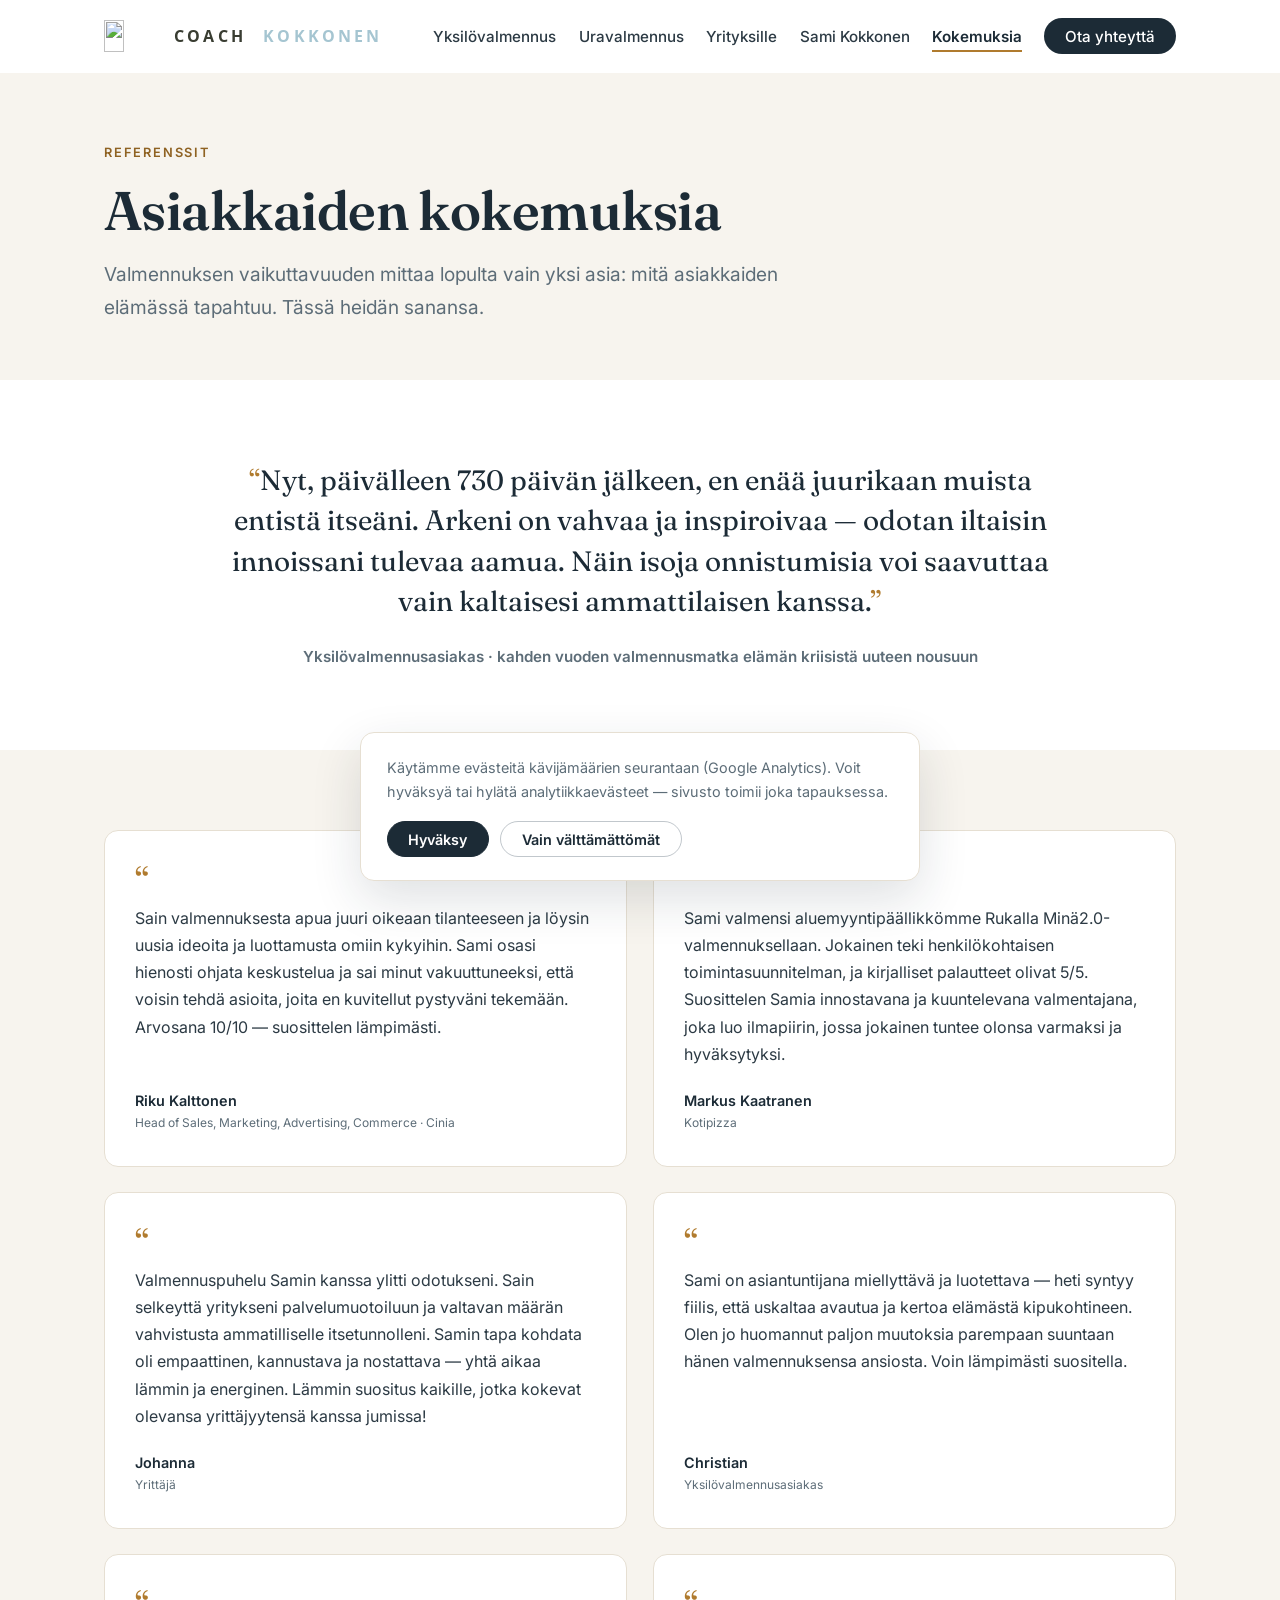
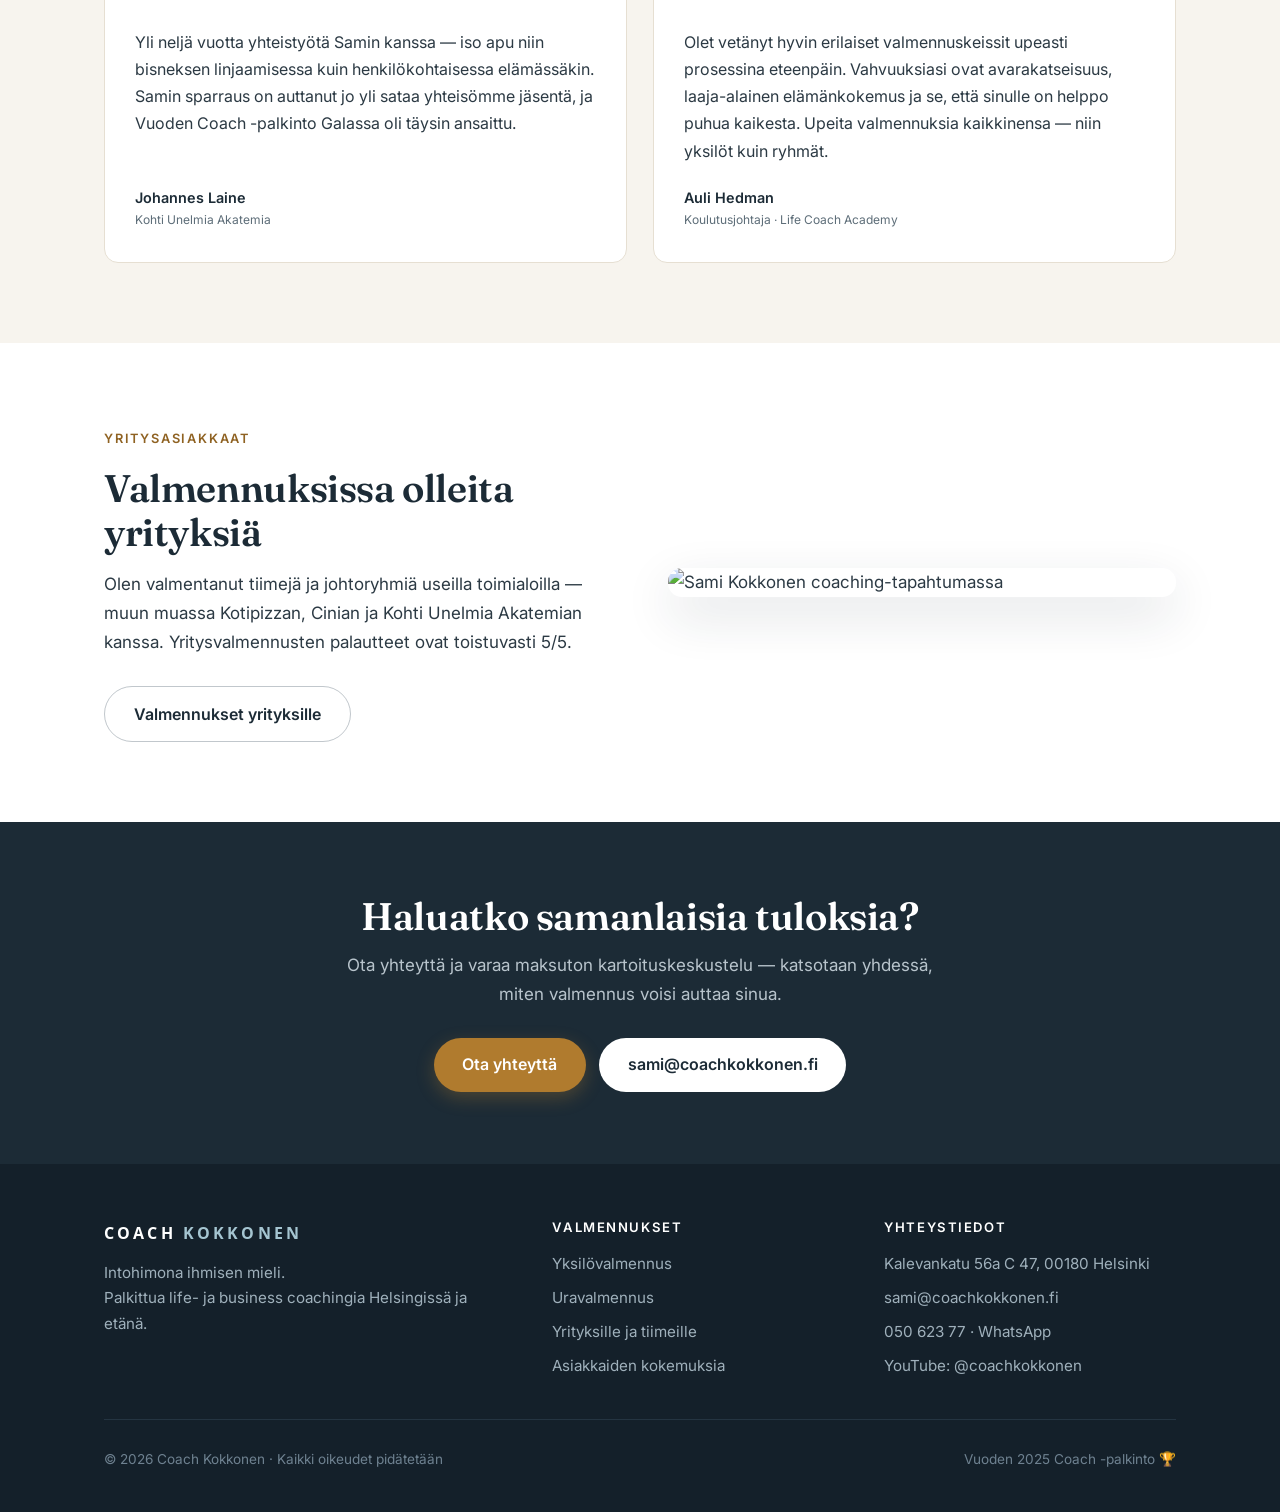
==== referenssit/index.html @ 94dcbd3d "Initial commit: coachkokkonen.fi website" ====
<!DOCTYPE html>
<html lang="fi">
<head>
<meta charset="utf-8">
<meta name="viewport" content="width=device-width,initial-scale=1">
<title>Asiakkaiden kokemuksia | Coach Kokkonen</title>
<meta name="description" content="Lue asiakkaiden kokemuksia Sami Kokkosen valmennuksista: yksilövalmennus, uravalmennus ja yritysvalmennukset. Palautteet toistuvasti 5/5.">
<link rel="canonical" href="https://www.coachkokkonen.fi/referenssit/">
<meta property="og:url" content="https://www.coachkokkonen.fi/referenssit/">
<meta property="og:title" content="Asiakkaiden kokemuksia | Coach Kokkonen">
<meta property="og:type" content="website">
<meta property="og:description" content="Lue asiakkaiden kokemuksia Sami Kokkosen valmennuksista: yksilövalmennus, uravalmennus ja yritysvalmennukset. Palautteet toistuvasti 5/5.">
<meta property="og:site_name" content="coachkokkonen.fi">
<meta property="og:image" content="https://12244a060f.clvaw-cdnwnd.com/14575ef719b008b09313afc50d658e6b/200000005-594c8594c9/700/Sami%20kopio.jpg?ph=12244a060f">
<meta name="robots" content="index,follow">
<link rel="icon" href="https://duyn491kcolsw.cloudfront.net/files/2s/2sd/2sd9d9.ico?ph=12244a060f"><link rel="apple-touch-icon" href="https://duyn491kcolsw.cloudfront.net/files/2s/2sd/2sd9d9.ico?ph=12244a060f">
<link rel="preconnect" href="https://fonts.googleapis.com">
<link rel="preconnect" href="https://fonts.gstatic.com" crossorigin>
<link href="https://fonts.googleapis.com/css2?family=Fraunces:opsz,wght@9..144,500;9..144,600;9..144,700&family=Inter:wght@400;500;600&family=Open+Sans:wght@600;700&display=swap" rel="stylesheet">
<link rel="stylesheet" href="../assets/ck.css">
<script async src="https://www.googletagmanager.com/gtag/js?id=G-5MKNSXK6ZG"></script>
<script>
window.dataLayer = window.dataLayer || [];
function gtag(){dataLayer.push(arguments);}
gtag('consent', 'default', {'ad_storage': 'denied', 'analytics_storage': 'denied', 'ad_user_data': 'denied', 'ad_personalization': 'denied'});
gtag('js', new Date());
gtag('config', 'G-5MKNSXK6ZG');
</script>

</head>
<body>
<header class="site-header">
  <div class="wrap header-inner">
    <a class="brand" href="../index.html"><img src="https://12244a060f.clvaw-cdnwnd.com/14575ef719b008b09313afc50d658e6b/200000030-e6f29e6f2b/450/CK.webp?ph=12244a060f" alt="" width="450" height="241">COACH<span>&nbsp;KOKKONEN</span></a>
    <button class="nav-toggle" aria-label="Valikko" aria-expanded="false"><span></span><span></span><span></span></button>
    <nav class="main-nav" aria-label="Päävalikko">
      <ul>
        <li><a href="../yksilovalmennus/index.html">Yksilövalmennus</a></li><li><a href="../uravalmennus/index.html">Uravalmennus</a></li><li><a href="../yksitysille/index.html">Yrityksille</a></li><li><a href="../samikokkonen/index.html">Sami Kokkonen</a></li><li><a class="active" href="../referenssit/index.html">Kokemuksia</a></li><li><a class="nav-cta" href="../varaus/index.html">Ota yhteyttä</a></li>
      </ul>
    </nav>
  </div>
</header>
<main>
<section class="page-hero">
  <div class="wrap">
    <span class="eyebrow">Referenssit</span>
    <h1>Asiakkaiden kokemuksia</h1>
    <p class="lead">Valmennuksen vaikuttavuuden mittaa lopulta vain yksi asia: mitä asiakkaiden elämässä tapahtuu. Tässä heidän sanansa.</p>
  </div>
</section>

<section class="section">
  <div class="wrap">
    <div class="quote-feature reveal">
      <blockquote>Nyt, päivälleen 730 päivän jälkeen, en enää juurikaan muista entistä itseäni. Arkeni on vahvaa ja inspiroivaa — odotan iltaisin innoissani tulevaa aamua. Näin isoja onnistumisia voi saavuttaa vain kaltaisesi ammattilaisen kanssa.</blockquote>
      <cite>Yksilövalmennusasiakas · kahden vuoden valmennusmatka elämän kriisistä uuteen nousuun</cite>
    </div>
  </div>
</section>

<section class="section section-alt">
  <div class="wrap">
    <div class="quote-grid">
      <div class="quote-card reveal">
        <blockquote>Sain valmennuksesta apua juuri oikeaan tilanteeseen ja löysin uusia ideoita ja luottamusta omiin kykyihin. Sami osasi hienosti ohjata keskustelua ja sai minut vakuuttuneeksi, että voisin tehdä asioita, joita en kuvitellut pystyväni tekemään. Arvosana 10/10 — suosittelen lämpimästi.</blockquote>
        <cite>Riku Kalttonen<small>Head of Sales, Marketing, Advertising, Commerce · Cinia</small></cite>
      </div>
      <div class="quote-card reveal">
        <blockquote>Sami valmensi aluemyyntipäällikkömme Rukalla Minä2.0-valmennuksellaan. Jokainen teki henkilökohtaisen toimintasuunnitelman, ja kirjalliset palautteet olivat 5/5. Suosittelen Samia innostavana ja kuuntelevana valmentajana, joka luo ilmapiirin, jossa jokainen tuntee olonsa varmaksi ja hyväksytyksi.</blockquote>
        <cite>Markus Kaatranen<small>Kotipizza</small></cite>
      </div>
      <div class="quote-card reveal">
        <blockquote>Valmennuspuhelu Samin kanssa ylitti odotukseni. Sain selkeyttä yritykseni palvelumuotoiluun ja valtavan määrän vahvistusta ammatilliselle itsetunnolleni. Samin tapa kohdata oli empaattinen, kannustava ja nostattava — yhtä aikaa lämmin ja energinen. Lämmin suositus kaikille, jotka kokevat olevansa yrittäjyytensä kanssa jumissa!</blockquote>
        <cite>Johanna<small>Yrittäjä</small></cite>
      </div>
      <div class="quote-card reveal">
        <blockquote>Sami on asiantuntijana miellyttävä ja luotettava — heti syntyy fiilis, että uskaltaa avautua ja kertoa elämästä kipukohtineen. Olen jo huomannut paljon muutoksia parempaan suuntaan hänen valmennuksensa ansiosta. Voin lämpimästi suositella.</blockquote>
        <cite>Christian<small>Yksilövalmennusasiakas</small></cite>
      </div>
      <div class="quote-card reveal">
        <blockquote>Yli neljä vuotta yhteistyötä Samin kanssa — iso apu niin bisneksen linjaamisessa kuin henkilökohtaisessa elämässäkin. Samin sparraus on auttanut jo yli sataa yhteisömme jäsentä, ja Vuoden Coach -palkinto Galassa oli täysin ansaittu.</blockquote>
        <cite>Johannes Laine<small>Kohti Unelmia Akatemia</small></cite>
      </div>
      <div class="quote-card reveal">
        <blockquote>Olet vetänyt hyvin erilaiset valmennuskeissit upeasti prosessina eteenpäin. Vahvuuksiasi ovat avarakatseisuus, laaja-alainen elämänkokemus ja se, että sinulle on helppo puhua kaikesta. Upeita valmennuksia kaikkinensa — niin yksilöt kuin ryhmät.</blockquote>
        <cite>Auli Hedman<small>Koulutusjohtaja · Life Coach Academy</small></cite>
      </div>
    </div>
  </div>
</section>

<section class="section">
  <div class="wrap split">
    <div class="reveal">
      <span class="eyebrow">Yritysasiakkaat</span>
      <h2>Valmennuksissa olleita yrityksiä</h2>
      <p>Olen valmentanut tiimejä ja johtoryhmiä useilla toimialoilla — muun muassa Kotipizzan, Cinian ja Kohti Unelmia Akatemian kanssa. Yritysvalmennusten palautteet ovat toistuvasti 5/5.</p>
      <div class="btn-row">
        <a class="btn btn-ghost" href="../yksitysille/index.html">Valmennukset yrityksille</a>
      </div>
    </div>
    <div class="reveal">
      <img src="https://12244a060f.clvaw-cdnwnd.com/14575ef719b008b09313afc50d658e6b/200000026-aaf6baaf6d/700/IMG_8136.webp?ph=12244a060f" alt="Sami Kokkonen coaching-tapahtumassa" loading="lazy">
    </div>
  </div>
</section>

<section class="cta-band">
  <div class="wrap reveal">
    <h2>Haluatko samanlaisia tuloksia?</h2>
    <p>Ota yhteyttä ja varaa maksuton kartoituskeskustelu — katsotaan yhdessä, miten valmennus voisi auttaa sinua.</p>
    <div class="btn-row">
      <a class="btn btn-primary" href="../varaus/index.html">Ota yhteyttä</a>
      <a class="btn btn-light" href="mailto:sami@coachkokkonen.fi">sami@coachkokkonen.fi</a>
    </div>
  </div>
</section>
</main>
<footer class="site-footer">
  <div class="wrap">
    <div class="footer-grid">
      <div>
        <a class="brand" href="../index.html">COACH<span>&nbsp;KOKKONEN</span></a>
        <p>Intohimona ihmisen mieli.<br>Palkittua life- ja business coachingia Helsingissä ja etänä.</p>
      </div>
      <div>
        <h3>Valmennukset</h3>
        <ul>
          <li><a href="../yksilovalmennus/index.html">Yksilövalmennus</a></li>
          <li><a href="../uravalmennus/index.html">Uravalmennus</a></li>
          <li><a href="../yksitysille/index.html">Yrityksille ja tiimeille</a></li>
          <li><a href="../referenssit/index.html">Asiakkaiden kokemuksia</a></li>
        </ul>
      </div>
      <div>
        <h3>Yhteystiedot</h3>
        <ul>
          <li>Kalevankatu 56a C 47, 00180 Helsinki</li>
          <li><a href="mailto:sami@coachkokkonen.fi">sami@coachkokkonen.fi</a></li>
          <li><a href="tel:05062377">050 623 77</a> · <a href="https://wa.me/+3585062377" rel="noopener">WhatsApp</a></li>
          <li><a href="https://www.youtube.com/@coachkokkonen" rel="noopener">YouTube: @coachkokkonen</a></li>
        </ul>
      </div>
    </div>
    <div class="footer-bottom">
      <span>© 2026 Coach Kokkonen · Kaikki oikeudet pidätetään</span>
      <span>Vuoden 2025 Coach -palkinto 🏆</span>
    </div>
  </div>
</footer>
<div class="cookie-banner" role="dialog" aria-label="Evästeet">
  <p>Käytämme evästeitä kävijämäärien seurantaan (Google Analytics). Voit hyväksyä tai hylätä analytiikkaevästeet — sivusto toimii joka tapauksessa.</p>
  <div class="cookie-actions">
    <button class="accept">Hyväksy</button>
    <button class="decline">Vain välttämättömät</button>
  </div>
</div>
<script src="../assets/ck.js"></script>
</body>
</html>
---- assets/ck.css ----
/* ============================================================
   Coach Kokkonen — sivuston tyylit
   ============================================================ */

:root {
  --ink: #1c2b36;
  --ink-soft: #46596655;
  --text: #2c3a44;
  --text-muted: #5d6d78;
  --paper: #f7f4ee;
  --white: #ffffff;
  --accent: #b07b2e;
  --accent-dark: #8f6222;
  --line: #e6dfd2;
  --logo-blue: #a5c5d1;
  --logo-dark: #393d32;
  --radius: 14px;
  --shadow: 0 10px 30px rgba(28, 43, 54, 0.08);
  --shadow-lg: 0 18px 50px rgba(28, 43, 54, 0.14);
  --font-display: "Fraunces", Georgia, serif;
  --font-body: "Inter", -apple-system, "Segoe UI", sans-serif;
  --w-max: 1120px;
}

* { box-sizing: border-box; margin: 0; padding: 0; }

html { scroll-behavior: smooth; }

body {
  font-family: var(--font-body);
  font-size: 1.0625rem;
  line-height: 1.7;
  color: var(--text);
  background: var(--white);
  -webkit-font-smoothing: antialiased;
  overflow-wrap: break-word;
}

.stat span, h1, h2 { -webkit-hyphens: auto; hyphens: auto; }

img { max-width: 100%; height: auto; display: block; }

h1, h2, h3 {
  font-family: var(--font-display);
  font-weight: 600;
  color: var(--ink);
  line-height: 1.15;
  letter-spacing: -0.01em;
}

h1 { font-size: clamp(2.2rem, 5vw, 3.4rem); }
h2 { font-size: clamp(1.7rem, 3.5vw, 2.4rem); }
h3 { font-size: 1.25rem; }

p + p { margin-top: 1em; }

a { color: var(--accent-dark); }

.wrap {
  max-width: var(--w-max);
  margin: 0 auto;
  padding: 0 1.5rem;
}

.eyebrow {
  display: inline-block;
  font-size: 0.8rem;
  font-weight: 600;
  letter-spacing: 0.14em;
  text-transform: uppercase;
  color: var(--accent-dark);
  margin-bottom: 1rem;
}

.lead {
  font-size: 1.2rem;
  color: var(--text-muted);
  max-width: 38em;
}

/* ---------- Painikkeet ---------- */

.btn {
  display: inline-block;
  font-family: var(--font-body);
  font-size: 1rem;
  font-weight: 600;
  text-decoration: none;
  padding: 0.85rem 1.8rem;
  border-radius: 999px;
  transition: transform 0.18s ease, box-shadow 0.18s ease, background 0.18s ease;
}

.btn-primary {
  background: var(--accent);
  color: var(--white);
  box-shadow: 0 6px 18px rgba(176, 123, 46, 0.32);
}

.btn-primary:hover {
  background: var(--accent-dark);
  transform: translateY(-2px);
  box-shadow: 0 10px 24px rgba(176, 123, 46, 0.4);
}

.btn-ghost {
  color: var(--ink);
  border: 1.5px solid var(--ink-soft);
  background: transparent;
}

.btn-ghost:hover {
  border-color: var(--ink);
  transform: translateY(-2px);
}

.btn-light {
  background: var(--white);
  color: var(--ink);
}

.btn-light:hover { transform: translateY(-2px); box-shadow: var(--shadow); }

.btn-row {
  display: flex;
  flex-wrap: wrap;
  gap: 0.8rem;
  margin-top: 1.8rem;
}

/* ---------- Header ---------- */

.site-header {
  position: sticky;
  top: 0;
  z-index: 100;
  background: rgba(255, 255, 255, 0.94);
  backdrop-filter: blur(10px);
  border-bottom: 1px solid transparent;
  transition: border-color 0.2s ease, box-shadow 0.2s ease;
}

.site-header.scrolled {
  border-bottom-color: var(--line);
  box-shadow: 0 4px 18px rgba(28, 43, 54, 0.06);
}

.header-inner {
  display: flex;
  align-items: center;
  justify-content: space-between;
  gap: 1rem;
  min-height: 72px;
  position: relative;
}

.brand {
  display: inline-flex;
  align-items: center;
  gap: 0.65rem;
  font-family: "Open Sans", var(--font-body);
  font-size: 0.98rem;
  font-weight: 700;
  letter-spacing: 0.2em;
  color: var(--logo-dark);
  text-decoration: none;
  white-space: nowrap;
}

.brand img {
  height: 32px;
  width: auto;
}

.brand span { color: var(--logo-blue); }

.main-nav ul {
  display: flex;
  align-items: center;
  gap: 1.4rem;
  list-style: none;
}

.main-nav a {
  white-space: nowrap;
  font-size: 0.95rem;
  font-weight: 500;
  color: var(--text);
  text-decoration: none;
  padding: 0.3rem 0;
  border-bottom: 2px solid transparent;
  transition: color 0.15s ease, border-color 0.15s ease;
}

.main-nav a:hover { color: var(--ink); border-bottom-color: var(--accent); }

.main-nav a.active { color: var(--ink); border-bottom-color: var(--accent); font-weight: 600; }

.main-nav a.nav-cta {
  background: var(--ink);
  color: var(--white);
  padding: 0.55rem 1.3rem;
  border-radius: 999px;
  border-bottom: none;
}

.main-nav a.nav-cta:hover { background: var(--accent-dark); }

.nav-toggle {
  display: none;
  background: none;
  border: none;
  cursor: pointer;
  padding: 0.5rem;
}

.nav-toggle span {
  display: block;
  width: 24px;
  height: 2px;
  background: var(--ink);
  margin: 5px 0;
  transition: transform 0.2s ease, opacity 0.2s ease;
}

@media (max-width: 1120px) {
  .nav-toggle { display: block; }

  .site-header .main-nav {
    position: absolute;
    top: 100%;
    left: 0;
    right: 0;
    background: var(--white);
    border-bottom: 1px solid var(--line);
    box-shadow: var(--shadow-lg);
    display: none;
  }

  .site-header .main-nav.open { display: block; }

  .site-header .main-nav ul {
    flex-direction: column;
    align-items: stretch;
    gap: 0;
    padding: 0.8rem 1.5rem 1.4rem;
  }

  .site-header .main-nav a {
    display: block;
    padding: 0.7rem 0;
    font-size: 1.05rem;
    border-bottom: 1px solid var(--line);
  }

  .site-header .main-nav a.nav-cta { text-align: center; margin-top: 0.9rem; border-bottom: none; }

  body.nav-open .nav-toggle span:nth-child(1) { transform: translateY(7px) rotate(45deg); }
  body.nav-open .nav-toggle span:nth-child(2) { opacity: 0; }
  body.nav-open .nav-toggle span:nth-child(3) { transform: translateY(-7px) rotate(-45deg); }
}

/* ---------- Hero ---------- */

.hero {
  background: var(--paper);
  overflow: hidden;
}

.hero-grid {
  display: grid;
  grid-template-columns: minmax(0, 1.15fr) minmax(0, 0.85fr);
  gap: 3rem;
  align-items: center;
  padding: 4.5rem 0 5rem;
}

.award-chip {
  display: inline-flex;
  align-items: center;
  gap: 0.5rem;
  background: var(--white);
  border: 1px solid var(--line);
  border-radius: 999px;
  padding: 0.4rem 1rem;
  font-size: 0.85rem;
  font-weight: 600;
  color: var(--ink);
  margin-bottom: 1.4rem;
  box-shadow: var(--shadow);
}

.award-chip::before { content: "🏆"; }

.hero-text h1 { margin-bottom: 1.2rem; }

.hero-img {
  position: relative;
}

.hero-img img {
  border-radius: var(--radius);
  box-shadow: var(--shadow-lg);
  aspect-ratio: 4 / 5;
  object-fit: cover;
  width: 100%;
}

.hero-img::after {
  content: "";
  position: absolute;
  inset: 1.2rem -1.2rem -1.2rem 1.2rem;
  border: 2px solid var(--accent);
  border-radius: var(--radius);
  opacity: 0.45;
  z-index: -1;
}

@media (max-width: 820px) {
  .hero-grid { grid-template-columns: 1fr; padding: 3rem 0 3.5rem; }
  .hero-img { max-width: 420px; }
}

/* ---------- Lukurivi (stats) ---------- */

.stats {
  background: var(--ink);
  color: var(--white);
  padding: 3.2rem 0;
}

.stats-grid {
  display: grid;
  grid-template-columns: repeat(4, minmax(0, 1fr));
  gap: 2rem;
  text-align: center;
}

.stat strong {
  display: block;
  font-family: var(--font-display);
  font-size: 2.1rem;
  color: var(--white);
  line-height: 1.1;
  margin-bottom: 0.35rem;
}

.stat span { font-size: 0.92rem; color: #b8c4cc; }

@media (max-width: 820px) {
  .stats-grid { grid-template-columns: repeat(2, minmax(0, 1fr)); }
}

/* ---------- Sektiot ---------- */

.section { padding: 5rem 0; }

.section-alt { background: var(--paper); }

.section-head {
  max-width: 44em;
  margin-bottom: 3rem;
}

.section-head h2 { margin-bottom: 0.8rem; }

/* ---------- Palvelukortit ---------- */

.cards {
  display: grid;
  grid-template-columns: repeat(3, minmax(0, 1fr));
  gap: 1.6rem;
}

.card {
  background: var(--white);
  border: 1px solid var(--line);
  border-radius: var(--radius);
  padding: 2.2rem 1.9rem;
  display: flex;
  flex-direction: column;
  text-decoration: none;
  color: var(--text);
  transition: transform 0.2s ease, box-shadow 0.2s ease, border-color 0.2s ease;
}

.card:hover {
  transform: translateY(-5px);
  box-shadow: var(--shadow-lg);
  border-color: transparent;
}

.card .card-icon {
  font-size: 1.6rem;
  width: 52px;
  height: 52px;
  display: grid;
  place-items: center;
  background: var(--paper);
  border-radius: 12px;
  margin-bottom: 1.3rem;
}

.card h3 { margin-bottom: 0.7rem; }

.card p { font-size: 0.98rem; color: var(--text-muted); flex-grow: 1; }

.card .card-link {
  margin-top: 1.4rem;
  font-weight: 600;
  font-size: 0.95rem;
  color: var(--accent-dark);
}

.card .card-link::after { content: " →"; transition: margin-left 0.15s ease; display: inline-block; }

.card:hover .card-link::after { margin-left: 4px; }

@media (max-width: 820px) {
  .cards { grid-template-columns: 1fr; }
}

/* ---------- Kaksipalstainen sisältö ---------- */

.split {
  display: grid;
  grid-template-columns: minmax(0, 1fr) minmax(0, 1fr);
  gap: 3.5rem;
  align-items: center;
}

.split img {
  border-radius: var(--radius);
  box-shadow: var(--shadow-lg);
  width: 100%;
  object-fit: cover;
}

.split h2 { margin-bottom: 1rem; }

@media (max-width: 820px) {
  .split { grid-template-columns: 1fr; gap: 2rem; }
}

/* ---------- Listat ---------- */

.checklist {
  list-style: none;
  margin-top: 1.4rem;
  display: grid;
  gap: 0.7rem;
}

.checklist li {
  position: relative;
  padding-left: 1.9rem;
}

.checklist li::before {
  content: "✓";
  position: absolute;
  left: 0;
  top: 0;
  font-weight: 700;
  color: var(--accent);
}

/* ---------- Prosessivaiheet ---------- */

.steps {
  display: grid;
  grid-template-columns: repeat(3, minmax(0, 1fr));
  gap: 1.6rem;
  counter-reset: step;
}

.steps.steps-4 { grid-template-columns: repeat(4, minmax(0, 1fr)); }

.step {
  background: var(--white);
  border: 1px solid var(--line);
  border-radius: var(--radius);
  padding: 2rem 1.8rem;
}

.step::before {
  counter-increment: step;
  content: counter(step, decimal-leading-zero);
  display: block;
  font-family: var(--font-display);
  font-size: 1.5rem;
  font-weight: 700;
  color: var(--accent);
  margin-bottom: 0.8rem;
}

.step h3 { margin-bottom: 0.5rem; font-size: 1.12rem; }

.step p { font-size: 0.95rem; color: var(--text-muted); }

@media (max-width: 880px) {
  .steps, .steps.steps-4 { grid-template-columns: 1fr; }
}

/* ---------- Sitaatit ---------- */

.quote-feature {
  max-width: 50em;
  margin: 0 auto;
  text-align: center;
}

.quote-feature blockquote {
  font-family: var(--font-display);
  font-size: clamp(1.3rem, 2.6vw, 1.75rem);
  line-height: 1.45;
  color: var(--ink);
}

.quote-feature blockquote::before { content: "“"; color: var(--accent); }
.quote-feature blockquote::after { content: "”"; color: var(--accent); }

.quote-feature cite {
  display: block;
  margin-top: 1.4rem;
  font-style: normal;
  font-size: 0.95rem;
  font-weight: 600;
  color: var(--text-muted);
}

.quote-grid {
  display: grid;
  grid-template-columns: repeat(2, minmax(0, 1fr));
  gap: 1.6rem;
}

.quote-card {
  background: var(--white);
  border: 1px solid var(--line);
  border-radius: var(--radius);
  padding: 2rem 1.9rem;
  display: flex;
  flex-direction: column;
}

.quote-card blockquote {
  flex-grow: 1;
  font-size: 1rem;
  color: var(--text);
}

.quote-card blockquote::before {
  content: "“";
  display: block;
  font-family: var(--font-display);
  font-size: 2.2rem;
  color: var(--accent);
  line-height: 1;
  margin-bottom: 0.4rem;
}

.quote-card cite {
  margin-top: 1.3rem;
  font-style: normal;
  font-size: 0.9rem;
  font-weight: 600;
  color: var(--ink);
}

.quote-card cite small {
  display: block;
  font-weight: 400;
  color: var(--text-muted);
}

@media (max-width: 820px) {
  .quote-grid { grid-template-columns: 1fr; }
}

/* ---------- Media ---------- */

.media-grid {
  display: grid;
  grid-template-columns: minmax(0, 1.2fr) minmax(0, 0.8fr);
  gap: 2.5rem;
  align-items: start;
}

.video-frame {
  position: relative;
  padding-bottom: 56.25%;
  border-radius: var(--radius);
  overflow: hidden;
  box-shadow: var(--shadow-lg);
  background: var(--ink);
}

.video-frame iframe {
  position: absolute;
  inset: 0;
  width: 100%;
  height: 100%;
  border: 0;
}

.media-links { display: grid; gap: 1rem; }

.media-link {
  display: block;
  background: var(--white);
  border: 1px solid var(--line);
  border-radius: var(--radius);
  padding: 1.3rem 1.5rem;
  text-decoration: none;
  color: var(--text);
  transition: transform 0.18s ease, box-shadow 0.18s ease;
}

.media-link:hover { transform: translateY(-3px); box-shadow: var(--shadow); }

.media-link strong { display: block; color: var(--ink); margin-bottom: 0.15rem; }

.media-link span { font-size: 0.9rem; color: var(--text-muted); }

@media (max-width: 820px) {
  .media-grid { grid-template-columns: 1fr; }
}

/* ---------- FAQ ---------- */

.faq { max-width: 46em; margin: 0 auto; }

.faq details {
  border-bottom: 1px solid var(--line);
}

.faq summary {
  cursor: pointer;
  list-style: none;
  display: flex;
  justify-content: space-between;
  align-items: center;
  gap: 1rem;
  padding: 1.3rem 0;
  font-weight: 600;
  font-size: 1.05rem;
  color: var(--ink);
}

.faq summary::-webkit-details-marker { display: none; }

.faq summary::after {
  content: "+";
  font-family: var(--font-display);
  font-size: 1.5rem;
  color: var(--accent);
  transition: transform 0.2s ease;
  flex-shrink: 0;
}

.faq details[open] summary::after { transform: rotate(45deg); }

.faq details p {
  padding: 0 0 1.4rem;
  color: var(--text-muted);
  max-width: 42em;
}

/* ---------- CTA-banneri ---------- */

.cta-band {
  background: var(--ink);
  color: var(--white);
  text-align: center;
  padding: 4.5rem 0;
}

.cta-band h2 { color: var(--white); margin-bottom: 0.8rem; }

.cta-band p { color: #b8c4cc; max-width: 36em; margin: 0 auto; }

.cta-band .btn-row { justify-content: center; }

/* ---------- Yhteystiedot ---------- */

.contact-grid {
  display: grid;
  grid-template-columns: minmax(0, 1fr) minmax(0, 1fr);
  gap: 3rem;
  align-items: start;
}

.contact-card {
  background: var(--white);
  border: 1px solid var(--line);
  border-radius: var(--radius);
  padding: 2.4rem 2.2rem;
  box-shadow: var(--shadow);
}

.contact-card dl { display: grid; gap: 1.3rem; }

.contact-card dt {
  font-size: 0.78rem;
  font-weight: 600;
  letter-spacing: 0.1em;
  text-transform: uppercase;
  color: var(--text-muted);
  margin-bottom: 0.2rem;
}

.contact-card dd { font-size: 1.1rem; color: var(--ink); }

.contact-card dd a { color: var(--ink); text-decoration: none; border-bottom: 1.5px solid var(--accent); }

.contact-card dd a:hover { color: var(--accent-dark); }

@media (max-width: 820px) {
  .contact-grid { grid-template-columns: 1fr; }
}

/* ---------- Sivuhero (alasivut) ---------- */

.page-hero {
  background: var(--paper);
  padding: 4rem 0 3.5rem;
}

.page-hero h1 { margin-bottom: 1rem; }

/* ---------- Proosasisältö ---------- */

.prose { max-width: 44em; }

.prose h2 { margin: 2.2rem 0 0.8rem; font-size: 1.5rem; }

.prose ul { margin: 1em 0 1em 1.3em; }

.prose li { margin-bottom: 0.4em; }

/* ---------- Footer ---------- */

.site-footer {
  background: #14202a;
  color: #9fb0bb;
  padding: 3.5rem 0 2.5rem;
  font-size: 0.95rem;
}

.footer-grid {
  display: grid;
  grid-template-columns: minmax(0, 1.4fr) minmax(0, 1fr) minmax(0, 1fr);
  gap: 2.5rem;
  margin-bottom: 2.5rem;
}

.site-footer .brand { color: var(--white); display: inline-block; margin-bottom: 0.8rem; }

.site-footer h3 {
  color: var(--white);
  font-family: var(--font-body);
  font-size: 0.82rem;
  font-weight: 600;
  letter-spacing: 0.12em;
  text-transform: uppercase;
  margin-bottom: 1rem;
}

.site-footer ul { list-style: none; display: grid; gap: 0.5rem; }

.site-footer a { color: #9fb0bb; text-decoration: none; }

.site-footer a:hover { color: var(--white); }

.footer-bottom {
  border-top: 1px solid #243441;
  padding-top: 1.8rem;
  display: flex;
  flex-wrap: wrap;
  justify-content: space-between;
  gap: 1rem;
  font-size: 0.85rem;
  color: #6e8190;
}

@media (max-width: 820px) {
  .footer-grid { grid-template-columns: 1fr; gap: 2rem; }
}

/* ---------- Evästeilmoitus ---------- */

.cookie-banner {
  position: fixed;
  left: 1.2rem;
  right: 1.2rem;
  bottom: 1.2rem;
  z-index: 200;
  max-width: 560px;
  margin: 0 auto;
  background: var(--white);
  border: 1px solid var(--line);
  border-radius: var(--radius);
  box-shadow: var(--shadow-lg);
  padding: 1.4rem 1.6rem;
  display: none;
}

.cookie-banner.visible { display: block; }

.cookie-banner p { font-size: 0.9rem; color: var(--text-muted); margin-bottom: 1rem; }

.cookie-banner .cookie-actions { display: flex; gap: 0.7rem; flex-wrap: wrap; }

.cookie-banner button {
  font-family: var(--font-body);
  font-size: 0.9rem;
  font-weight: 600;
  padding: 0.55rem 1.3rem;
  border-radius: 999px;
  cursor: pointer;
  border: 1.5px solid var(--ink-soft);
  background: transparent;
  color: var(--ink);
}

.cookie-banner button.accept {
  background: var(--ink);
  border-color: var(--ink);
  color: var(--white);
}

/* ---------- Scroll reveal ---------- */

.reveal {
  opacity: 0;
  transform: translateY(22px);
  transition: opacity 0.6s ease, transform 0.6s ease;
}

.reveal.in {
  opacity: 1;
  transform: none;
}

@media (prefers-reduced-motion: reduce) {
  html { scroll-behavior: auto; }
  .reveal { opacity: 1; transform: none; transition: none; }
  .btn, .card, .media-link { transition: none; }
}
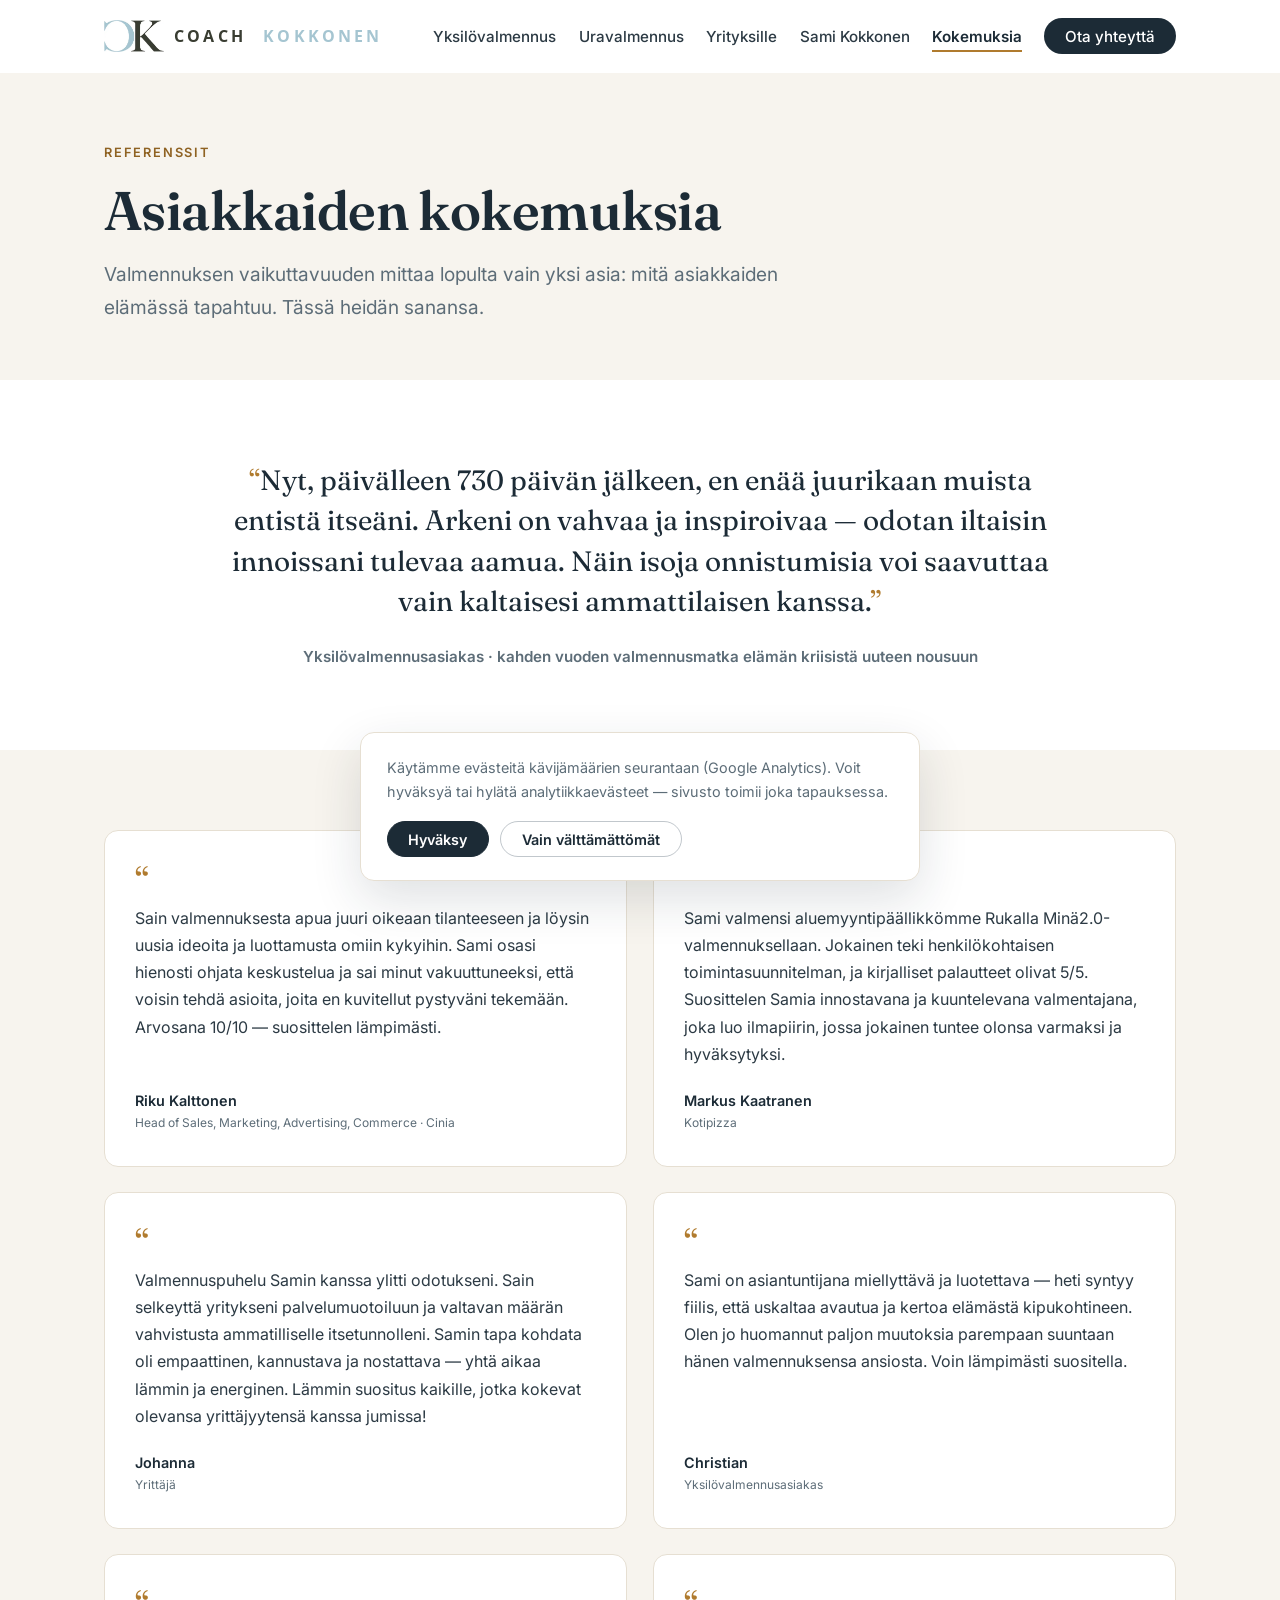
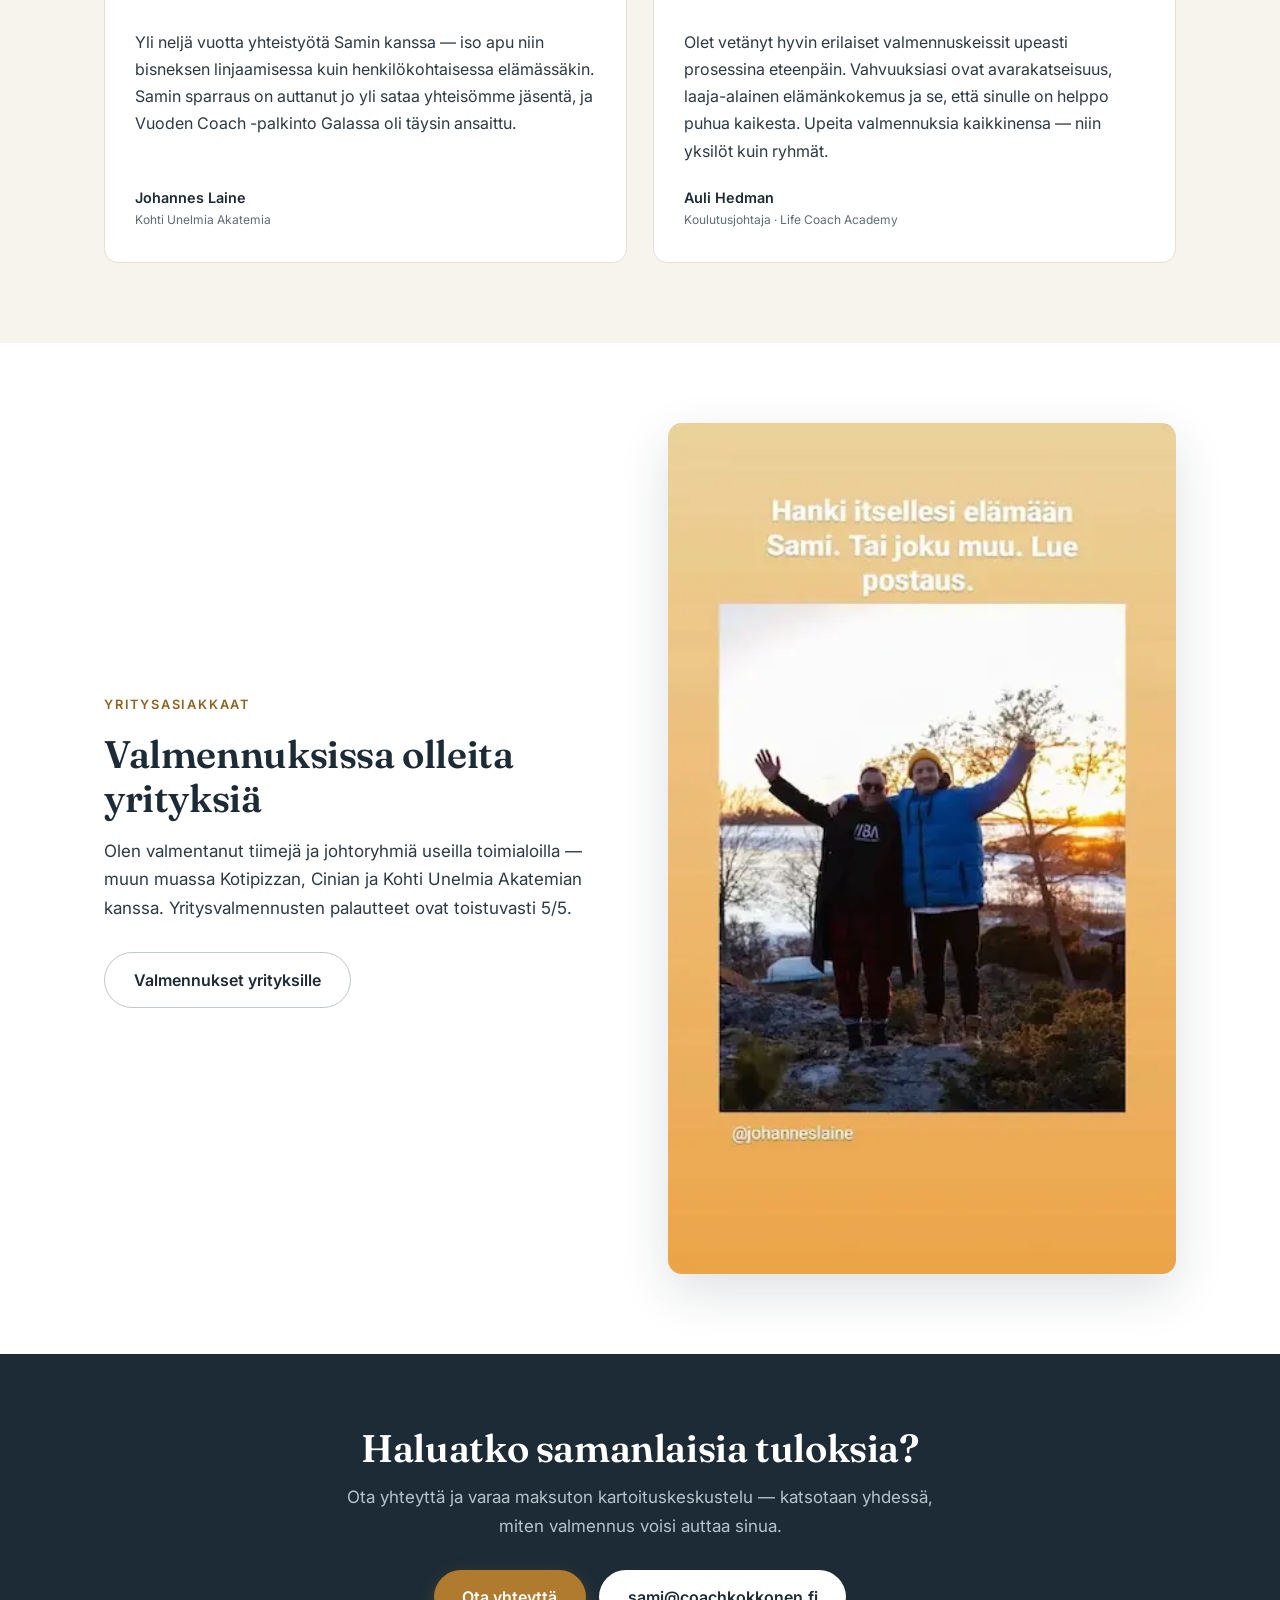
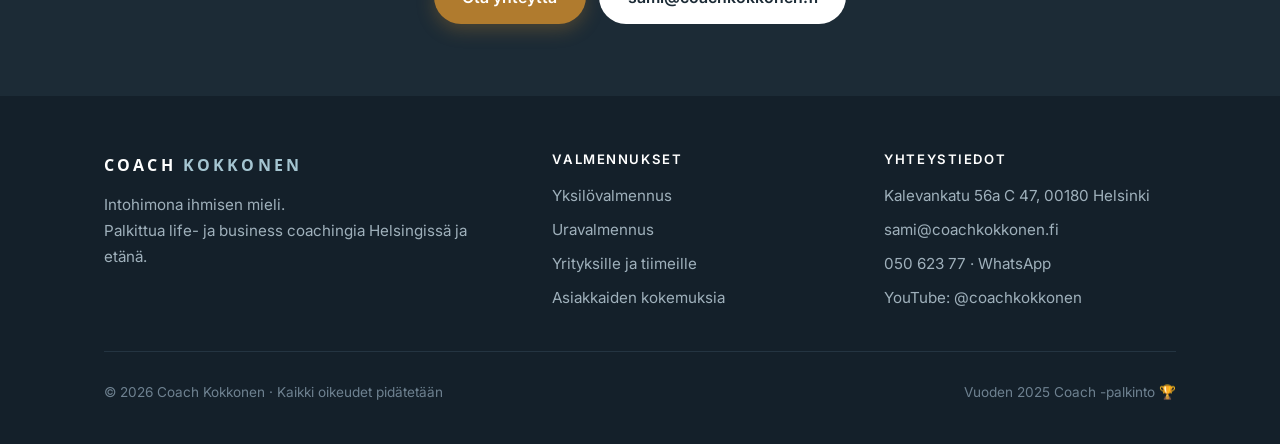
==== commit 9a83676f: "Download images locally, remove Webnode CDN dependency" ====
--- a/referenssit/index.html
+++ b/referenssit/index.html
@@ -11,7 +11,7 @@
 <meta property="og:type" content="website">
 <meta property="og:description" content="Lue asiakkaiden kokemuksia Sami Kokkosen valmennuksista: yksilövalmennus, uravalmennus ja yritysvalmennukset. Palautteet toistuvasti 5/5.">
 <meta property="og:site_name" content="coachkokkonen.fi">
-<meta property="og:image" content="https://12244a060f.clvaw-cdnwnd.com/14575ef719b008b09313afc50d658e6b/200000005-594c8594c9/700/Sami%20kopio.jpg?ph=12244a060f">
+<meta property="og:image" content="https://uusi.coachkokkonen.fi/assets/img/Sami-kopio.jpg">
 <meta name="robots" content="index,follow">
 <link rel="icon" href="https://duyn491kcolsw.cloudfront.net/files/2s/2sd/2sd9d9.ico?ph=12244a060f"><link rel="apple-touch-icon" href="https://duyn491kcolsw.cloudfront.net/files/2s/2sd/2sd9d9.ico?ph=12244a060f">
 <link rel="preconnect" href="https://fonts.googleapis.com">
@@ -31,7 +31,7 @@
 <body>
 <header class="site-header">
   <div class="wrap header-inner">
-    <a class="brand" href="../index.html"><img src="https://12244a060f.clvaw-cdnwnd.com/14575ef719b008b09313afc50d658e6b/200000030-e6f29e6f2b/450/CK.webp?ph=12244a060f" alt="" width="450" height="241">COACH<span>&nbsp;KOKKONEN</span></a>
+    <a class="brand" href="../index.html"><img src="../assets/img/CK.webp" alt="" width="450" height="241">COACH<span>&nbsp;KOKKONEN</span></a>
     <button class="nav-toggle" aria-label="Valikko" aria-expanded="false"><span></span><span></span><span></span></button>
     <nav class="main-nav" aria-label="Päävalikko">
       <ul>
@@ -100,7 +100,7 @@
       </div>
     </div>
     <div class="reveal">
-      <img src="https://12244a060f.clvaw-cdnwnd.com/14575ef719b008b09313afc50d658e6b/200000026-aaf6baaf6d/700/IMG_8136.webp?ph=12244a060f" alt="Sami Kokkonen coaching-tapahtumassa" loading="lazy">
+      <img src="../assets/img/IMG_8136.webp" alt="Sami Kokkonen coaching-tapahtumassa" loading="lazy">
     </div>
   </div>
 </section>
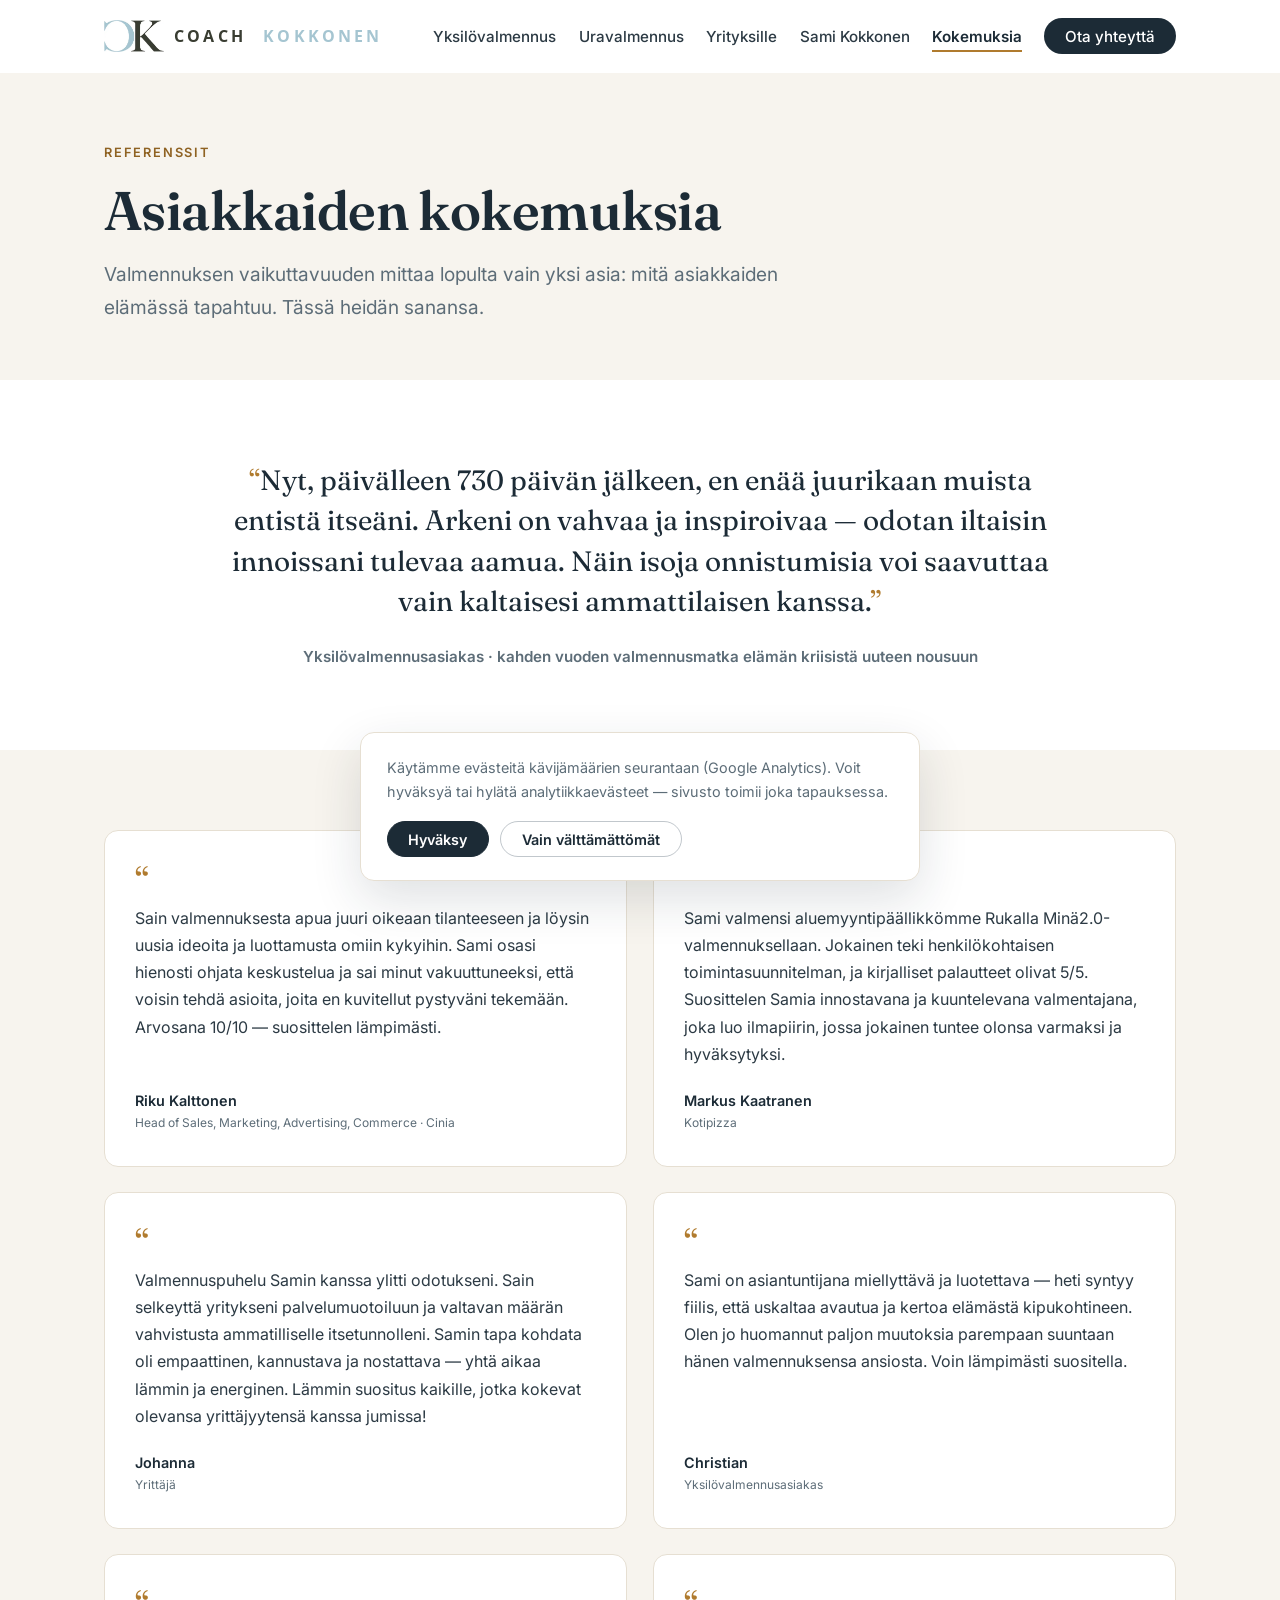
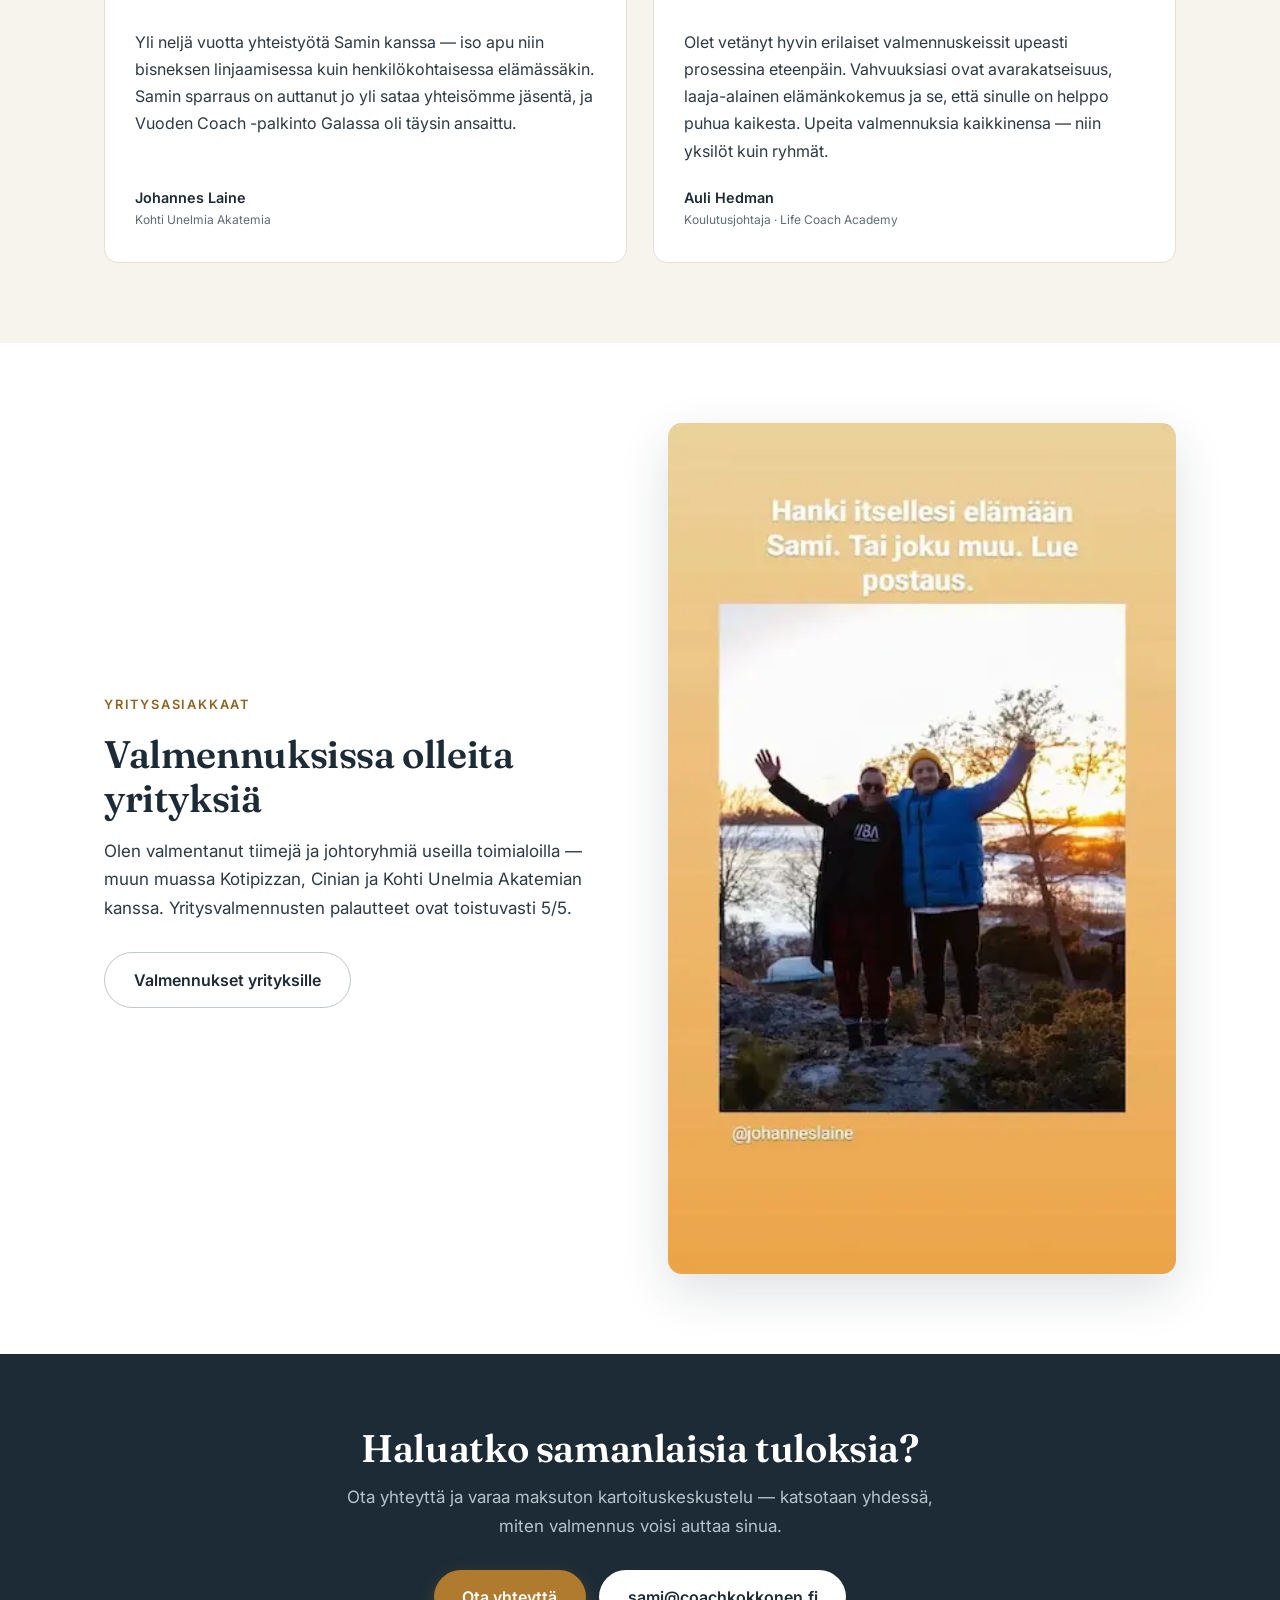
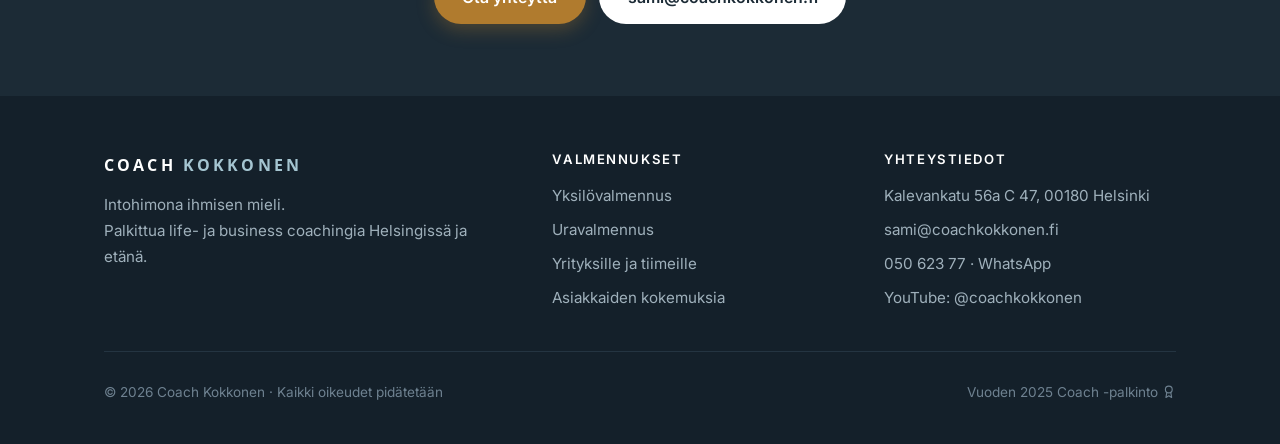
==== commit 84730efb: "Replace emojis with SVG icons" ====
--- a/referenssit/index.html
+++ b/referenssit/index.html
@@ -144,7 +144,7 @@
     </div>
     <div class="footer-bottom">
       <span>© 2026 Coach Kokkonen · Kaikki oikeudet pidätetään</span>
-      <span>Vuoden 2025 Coach -palkinto 🏆</span>
+      <span>Vuoden 2025 Coach -palkinto <svg xmlns="http://www.w3.org/2000/svg" viewBox="0 0 24 24" fill="none" stroke="currentColor" stroke-width="2" stroke-linecap="round" stroke-linejoin="round" style="width:1em;height:1em;vertical-align:-0.15em;display:inline-block"><circle cx="12" cy="8" r="6"/><path d="M15.477 12.89 17 22l-5-3-5 3 1.523-9.11"/></svg></span>
     </div>
   </div>
 </footer>
--- a/assets/ck.css
+++ b/assets/ck.css
@@ -290,7 +290,7 @@
   box-shadow: var(--shadow);
 }
 
-.award-chip::before { content: "🏆"; }
+.award-chip::before { content: "★"; }
 
 .hero-text h1 { margin-bottom: 1.2rem; }
 
@@ -391,7 +391,6 @@
 }
 
 .card .card-icon {
-  font-size: 1.6rem;
   width: 52px;
   height: 52px;
   display: grid;
@@ -399,6 +398,12 @@
   background: var(--paper);
   border-radius: 12px;
   margin-bottom: 1.3rem;
+}
+
+.card .card-icon svg {
+  width: 26px;
+  height: 26px;
+  stroke: var(--accent-dark);
 }
 
 .card h3 { margin-bottom: 0.7rem; }
